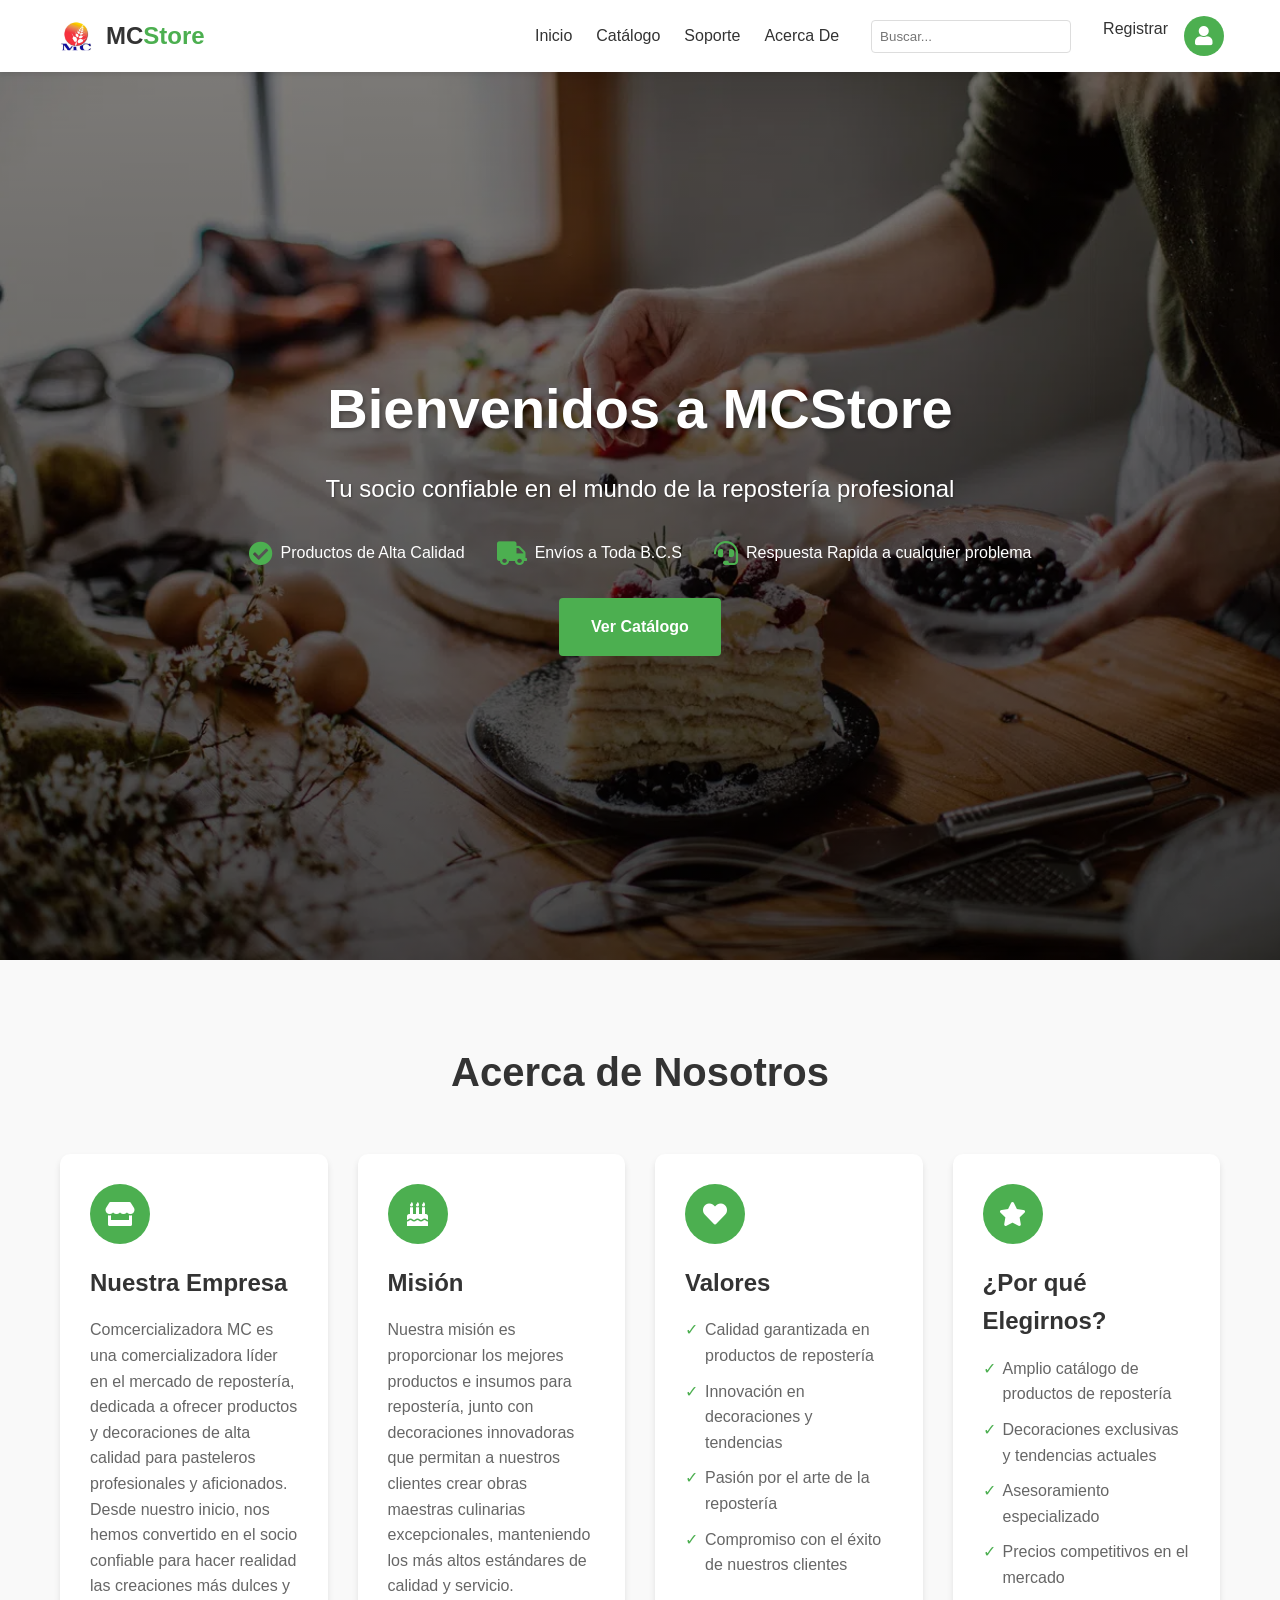
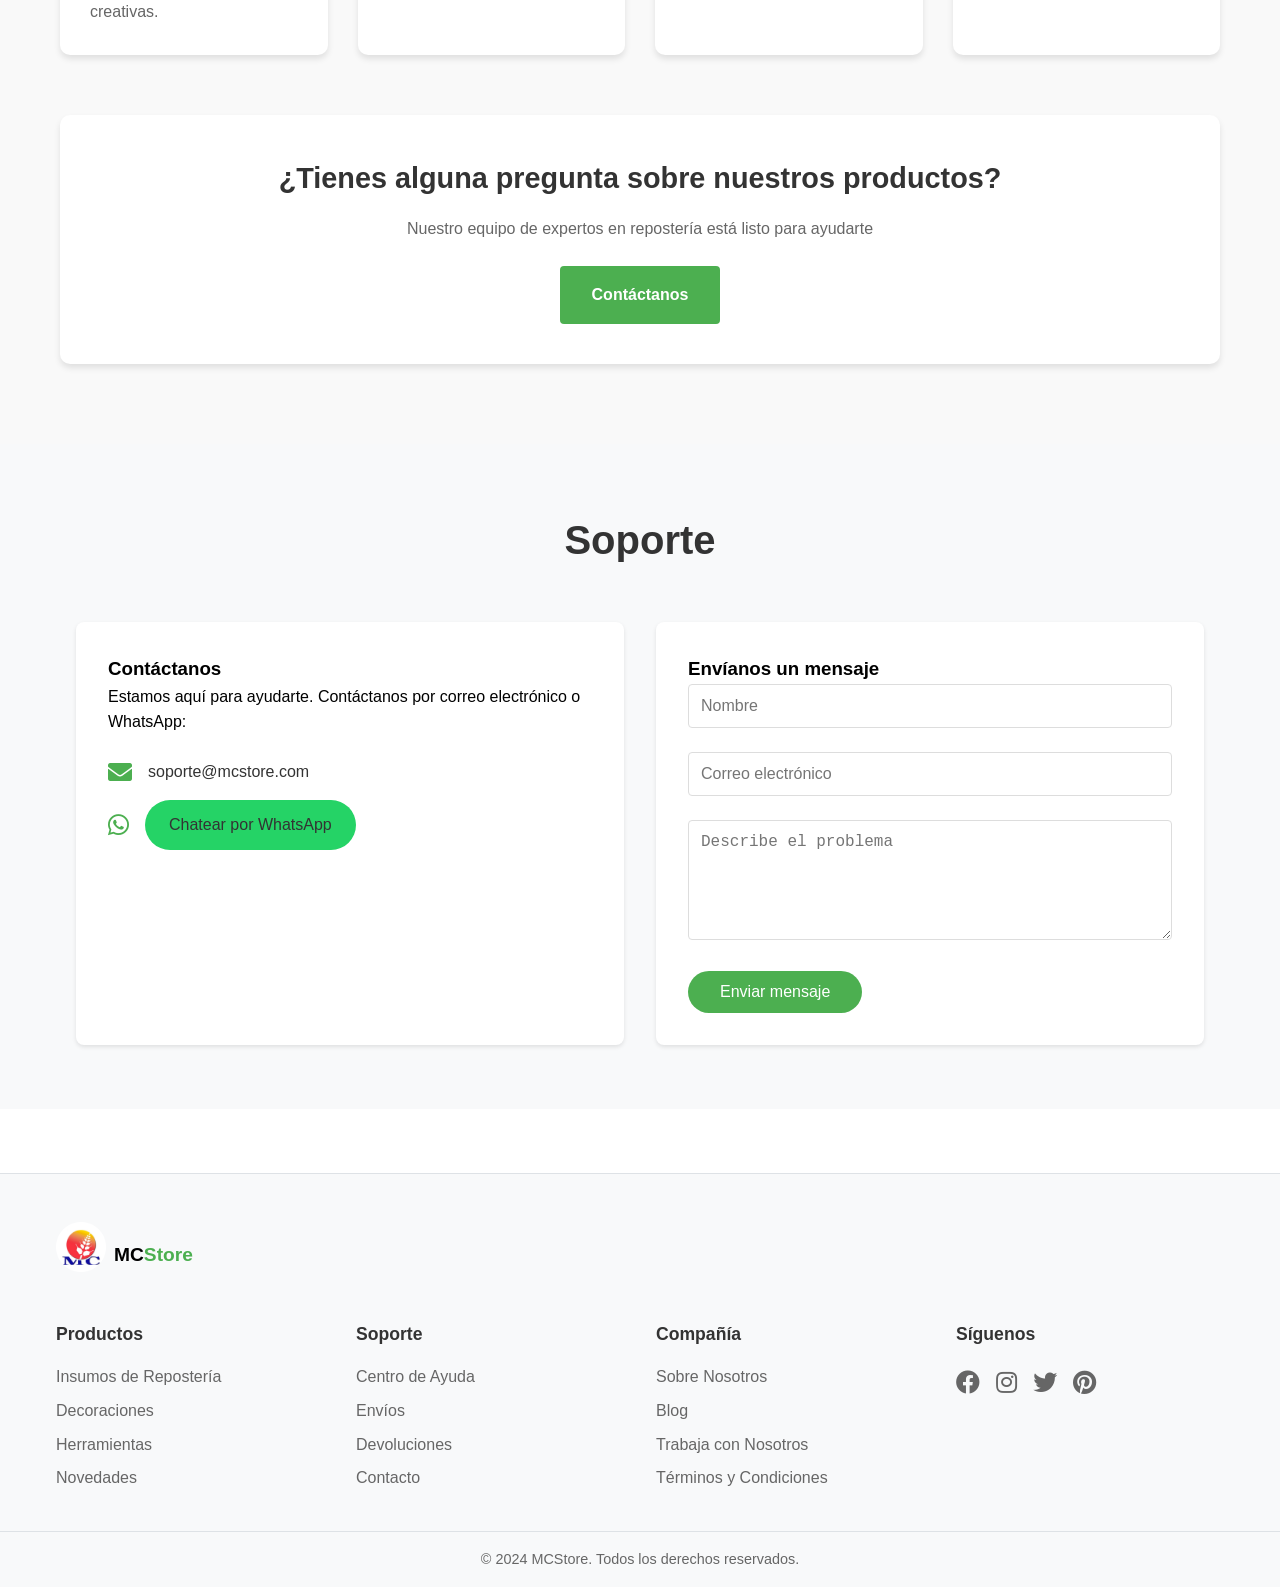
==== ProyectoMCStore/public/index.html @ 10a064e7 "Add files via upload" ====
<!DOCTYPE html>
<html lang="en">

<head>
  <meta charset="UTF-8">
  <meta name="viewport" content="width=device-width, initial-scale=1.0">
  <link rel="stylesheet" href="assets/css/style.css">
  <link rel="stylesheet" href="https://cdnjs.cloudflare.com/ajax/libs/font-awesome/5.15.4/css/all.min.css">
  <title>MC Store</title>
</head>

<body>
  <header class="header">
    <div class="header-container">
      <a class="logo" href="#">
        <img src="assets/img/logo-mcstore.png" alt="MC Store">
        <span class="brand-name">MC<span class="highlight">Store</span></span>
      </a>

      <button class="menu-toggle" aria-label="Toggle navigation menu">
        <span class="bar"></span>
        <span class="bar"></span>
        <span class="bar"></span>
      </button>

      <nav class="nav">
        <ul class="nav-list">
          <li class="nav-item"><a href="#inicio" class="nav-link">Inicio</a></li>
          <li class="nav-item"><a href="catalogo.html" class="nav-link">Catálogo</a></li>
          <li class="nav-item"><a href="#Soporte" class="nav-link">Soporte</a></li>
          <li class="nav-item"><a href="#Acerca_De" class="nav-link">Acerca De</a></li>
        </ul>

        <form class="search-form">
          <input type="search" class="search-input" placeholder="Buscar..." aria-label="Buscar">
        </form>

        <div class="auth-links">
          <div class="register-link">
            <a href="register.html" class="nav-link">Registrar</a>
          </div>
          <div class="user-icon">
            <a href="login.html" class="user-circle" title="Iniciar Sesión">
              <i class="fas fa-user"></i>
            </a>
          </div>
          
        </div>
      </nav>
    </div>
  </header>

  <main>
    <!-- seccion de Inicio -->
    <section id="inicio" class="hero-section">
      <div class="hero-content">
        <h1>Bienvenidos a MCStore</h1>
        <p class="hero-description">Tu socio confiable en el mundo de la repostería profesional</p>
        <div class="hero-features">
          <div class="feature">
            <i class="fas fa-check-circle"></i>
            <span>Productos de Alta Calidad</span>
          </div>
          <div class="feature">
            <i class="fas fa-truck"></i>
            <span>Envíos a Toda B.C.S</span>
          </div>
          <div class="feature">
            <i class="fas fa-headset"></i>
            <span>Respuesta Rapida a cualquier problema</span>
          </div>
        </div>
        <a href="catalogo.html" class="cta-button">Ver Catálogo</a>
      </div>
    </section>
    <!-- Fin seccion de inicio -->

    <!-- seccion de Acerca De-->
    <section id="Acerca_De" class="about-section">
      <div class="container">
        <h2 class="section-title">Acerca de Nosotros</h2>

        <div class="about-grid">
          <div class="about-card">
            <div class="card-icon">
              <i class="fas fa-store"></i>
            </div>
            <h3>Nuestra Empresa</h3>
            <p>Comcercializadora MC es una comercializadora líder en el mercado de repostería, dedicada a ofrecer
              productos y decoraciones de alta calidad para pasteleros profesionales y aficionados. Desde nuestro
              inicio, nos hemos convertido en el socio confiable para hacer realidad las creaciones más dulces y
              creativas.</p>
          </div>

          <div class="about-card">
            <div class="card-icon">
              <i class="fas fa-birthday-cake"></i>
            </div>
            <h3>Misión</h3>
            <p>Nuestra misión es proporcionar los mejores productos e insumos para repostería, junto con decoraciones
              innovadoras que permitan a nuestros clientes crear obras maestras culinarias excepcionales, manteniendo
              los más altos estándares de calidad y servicio.</p>
          </div>

          <div class="about-card">
            <div class="card-icon">
              <i class="fas fa-heart"></i>
            </div>
            <h3>Valores</h3>
            <ul class="values-list">
              <li>Calidad garantizada en productos de repostería</li>
              <li>Innovación en decoraciones y tendencias</li>
              <li>Pasión por el arte de la repostería</li>
              <li>Compromiso con el éxito de nuestros clientes</li>
            </ul>
          </div>

          <div class="about-card">
            <div class="card-icon">
              <i class="fas fa-star"></i>
            </div>
            <h3>¿Por qué Elegirnos?</h3>
            <ul class="features-list">
              <li>Amplio catálogo de productos de repostería</li>
              <li>Decoraciones exclusivas y tendencias actuales</li>
              <li>Asesoramiento especializado</li>
              <li>Precios competitivos en el mercado</li>
            </ul>
          </div>
        </div>

        <!-- Contact CTA -->
        <div class="contact-cta">
          <h3>¿Tienes alguna pregunta sobre nuestros productos?</h3>
          <p>Nuestro equipo de expertos en repostería está listo para ayudarte</p>
          <a href="https://wa.me/1234567890" class="cta-button">Contáctanos</a>
        </div>
      </div>
    </section>
    <!-- Fin seccion de Acerca De-->

    <!-- seccion de soporte-->
    <section id="Soporte" class="support-section">
      <div class="container">
        <h2 class="section-title">Soporte</h2>
        <div class="support-content">
          <div class="contact-info">
            <h3>Contáctanos</h3>
            <p>Estamos aquí para ayudarte. Contáctanos por correo electrónico o WhatsApp:</p>
            <div class="contact-methods">
              <div class="contact-method">
                <i class="fas fa-envelope"></i>
                <a href="mailto:soporte@mcstore.com">soporte@mcstore.com</a>
              </div>
              <div class="contact-method">
                <i class="fab fa-whatsapp"></i>
                <a href="https://wa.me/1234567890" target="_blank" class="whatsapp-button">
                  <span>Chatear por WhatsApp</span>
                </a>
              </div>
            </div>
          </div>
          <div class="contact-form">
            <h3>Envíanos un mensaje</h3>
            <form id="supportForm">
              <div class="form-group">
                <input type="text" id="name" name="name" placeholder="Nombre" required>
              </div>
              <div class="form-group">
                <input type="email" id="email" name="email" placeholder="Correo electrónico" required>
              </div>
              <div class="form-group">
                <textarea id="message" name="message" placeholder="Describe el problema" required></textarea>
              </div>
              <button type="submit" class="submit-button">Enviar mensaje</button>
            </form>
          </div>
        </div>
      </div>
    </section>
    <!-- Fin seccion de soporte-->
  </main>
  <footer class="footer">
    <div class="footer-container">
      <div class="footer-logo">
        <img src="assets/img/logo-mcstore.png" alt="MCStore">
        <span class="brand-name">MC<span class="highlight">Store</span></span>
      </div>
      <div class="footer-content">
        <div class="footer-section">
          <h4>Productos</h4>
          <ul class="footer-links">
            <li><a href="#">Insumos de Repostería</a></li>
            <li><a href="#">Decoraciones</a></li>
            <li><a href="#">Herramientas</a></li>
            <li><a href="#">Novedades</a></li>
          </ul>
        </div>
        <div class="footer-section">
          <h4>Soporte</h4>
          <ul class="footer-links">
            <li><a href="#">Centro de Ayuda</a></li>
            <li><a href="#">Envíos</a></li>
            <li><a href="#">Devoluciones</a></li>
            <li><a href="#">Contacto</a></li>
          </ul>
        </div>
        <div class="footer-section">
          <h4>Compañía</h4>
          <ul class="footer-links">
            <li><a href="#">Sobre Nosotros</a></li>
            <li><a href="#">Blog</a></li>
            <li><a href="#">Trabaja con Nosotros</a></li>
            <li><a href="#">Términos y Condiciones</a></li>
          </ul>
        </div>
        <div class="footer-section">
          <h4>Síguenos</h4>
          <div class="social-links">
            <a href="#" aria-label="Facebook"><i class="fab fa-facebook"></i></a>
            <a href="#" aria-label="Instagram"><i class="fab fa-instagram"></i></a>
            <a href="#" aria-label="Twitter"><i class="fab fa-twitter"></i></a>
            <a href="#" aria-label="Pinterest"><i class="fab fa-pinterest"></i></a>
          </div>
        </div>
      </div>
    </div>
    <div class="footer-bottom">
      <p>&copy; 2024 MCStore. Todos los derechos reservados.</p>
    </div>
  </footer>
  <script src="assets/js/scriptjs.js"></script>
</body>

</html>
---- ProyectoMCStore/public/assets/css/style.css ----
/* Reset and base styles */
* {
  margin: 0;
  padding: 0;
  box-sizing: border-box;
}
html {
  scroll-behavior: auto;
}
/*CODIGO DEL HACER*/
body {
  font-family: Arial, sans-serif;
  line-height: 1.6;
}

/* Header styles */
.header {
  background-color: #ffffff;
  box-shadow: 0 2px 5px rgba(0,0,0,0.1);
  position: fixed;
  width: 100%;
  top: 0;
  z-index: 1000;
}

.header-container {
  max-width: 1200px;
  margin: 0 auto;
  padding: 1rem;
  display: flex;
  justify-content: space-between;
  align-items: center;
}

/* Logo styles */
.logo {
  display: flex;
  align-items: center;
  text-decoration: none;
  color: #333;
}

.logo img {
  height: 40px;
  margin-right: 10px;
}

.brand-name {
  font-size: 1.5rem;
  font-weight: bold;
}

.highlight {
  color: #4CAF50;
}

/* Navigation styles */
.nav {
  display: flex;
  align-items: center;
  gap: 2rem;
}

.nav-list {
  display: flex;
  list-style: none;
  gap: 1.5rem;
}

.nav-link {
  text-decoration: none;
  color: #333;
  font-weight: 500;
  transition: color 0.3s;
}

.nav-link:hover {
  color: #4CAF50;
}

/* Search form styles */
.search-form {
  display: flex;
  gap: 0.5rem;
}

.search-input {
  padding: 0.5rem;
  border: 1px solid #ddd;
  border-radius: 4px;
  min-width: 200px;
}



/* Auth links styles */
.auth-links {
  display: flex;
  gap: 1rem;
}

/* User icon styles */
.user-icon {
  display: flex;
  align-items: center;
  justify-content: center;
  padding: 0;
}

.user-circle {
  width: 40px;
  height: 40px;
  border-radius: 50%;
  background-color: #4CAF50;
  display: flex;
  align-items: center;
  justify-content: center;
  transition: background-color 0.3s;
}

.user-circle:hover {
  background-color: #45a049;
}

.user-circle i {
  color: white;
  font-size: 20px;
}

@media (max-width: 768px) {
  .user-circle {
    width: 36px;
    height: 36px;
  }
  
  .user-circle i {
    font-size: 16px;
  }
}

/* Mobile menu toggle */
.menu-toggle {
  display: none;
  flex-direction: column;
  gap: 6px;
  background: none;
  border: none;
  cursor: pointer;
  padding: 5px;
}

.bar {
  width: 25px;
  height: 3px;
  background-color: #333;
  transition: 0.3s;
}

/* Responsive styles */
@media (max-width: 1024px) {
  .nav {
    gap: 1rem;
  }

  .search-input {
    min-width: 150px;
  }
}

@media (max-width: 768px) {
  .menu-toggle {
    display: flex;
    order: 3;
  }

  .nav {
    position: absolute;
    top: 100%;
    left: 0;
    right: 0;
    background: white;
    flex-direction: column;
    padding: 1rem;
    gap: 1rem;
    box-shadow: 0 2px 5px rgba(0,0,0,0.1);
    display: none;
  }

  .nav.nav-open {
    display: flex;
  }

  .nav-list {
    flex-direction: column;
    width: 100%;
    text-align: center;
  }

  .nav-item {
    padding: 0.5rem 0;
  }

  .nav-link {
    display: block;
    width: 100%;
  }

  .search-form {
    position: absolute;
    top: 100%;
    left: 0;
    right: 0;
    background: white;
    padding: 1rem;
    box-shadow: 0 2px 5px rgba(0,0,0,0.1);
    display: none;
  }

  .search-form.active {
    display: flex;
  }

  .search-button {
    order: 2;
    background: none;
    color: #333;
    padding: 0.5rem;
  }

  .search-button:hover {
    color: #4CAF50;
  }

  .auth-links {
    flex-direction: column;
    width: 100%;
  }

  .auth-links .nav-link {
    display: block;
    padding: 0.5rem 0;
    text-align: center;
    background: #f5f5f5;
    border-radius: 4px;
  }

  .menu-toggle.active .bar:nth-child(1) {
    transform: rotate(45deg) translate(8px, 6px);
  }

  .menu-toggle.active .bar:nth-child(2) {
    opacity: 0;
  }

  .menu-toggle.active .bar:nth-child(3) {
    transform: rotate(-45deg) translate(8px, -6px);
  }
}

/* Footer Styles */
.footer {
  background-color: #f8f9fa;
  padding: 3rem 0 1rem;
  margin-top: 4rem;
  border-top: 1px solid #dee2e6;
}

.footer-container {
  max-width: 1200px;
  margin: 0 auto;
  padding: 0 1rem;
}

.footer-logo {
  margin-bottom: 2rem;
  text-align: left;
  display: flex;
  align-items: center;
  gap: 0.5rem;
}

.footer-logo img {
  height: 35px;
  margin-bottom: 0;
}

.footer-logo .brand-name {
  font-size: 1.2rem;
}

.footer-content {
  display: grid;
  grid-template-columns: repeat(4, 1fr);
  gap: 2rem;
}

.footer-section h4 {
  color: #333;
  margin-bottom: 1rem;
  font-size: 1.1rem;
}

.footer-links {
  list-style: none;
  padding: 0;
  margin: 0;
}

.footer-links li {
  margin-bottom: 0.5rem;
}

.footer-links a {
  color: #666;
  text-decoration: none;
  transition: color 0.3s;
}

.footer-links a:hover {
  color: #4CAF50;
}

.social-links {
  display: flex;
  gap: 1rem;
}

.social-links a {
  color: #666;
  font-size: 1.5rem;
  transition: color 0.3s;
}

.social-links a:hover {
  color: #4CAF50;
}

.footer-bottom {
  text-align: center;
  margin-top: 2rem;
  padding-top: 1rem;
  border-top: 1px solid #dee2e6;
}

.footer-bottom p {
  color: #666;
  font-size: 0.9rem;
}

@media (max-width: 768px) {
  .footer-content {
    grid-template-columns: repeat(2, 1fr);
  }
}

@media (max-width: 480px) {
  .footer-content {
    grid-template-columns: 1fr;
    text-align: center;
  }

  .social-links {
    justify-content: center;
  }

  .header-container {
    padding: 0.5rem;
  }

  .logo img {
    height: 30px;
  }

  .brand-name {
    font-size: 1.2rem;
  }
}

/* User icon styles */
.user-icon {
  display: flex;
  align-items: center;
  justify-content: center;
  padding: 0;
}

.user-circle {
  width: 40px;
  height: 40px;
  border-radius: 50%;
  background-color: #4CAF50;
  display: flex;
  align-items: center;
  justify-content: center;
  transition: background-color 0.3s;
}

.user-circle:hover {
  background-color: #45a049;
}

.plus-icon {
  color: white;
  font-size: 24px;
  line-height: 1;
}

@media (max-width: 768px) {
  .user-circle {
    width: 36px;
    height: 36px;
  }
  
  .plus-icon {
    font-size: 20px;
  }
}

/* Footer Styles */
.footer {
  background-color: #f8f9fa;
  padding: 3rem 0 1rem;
  margin-top: 4rem;
  border-top: 1px solid #dee2e6;
}

.footer-container {
  max-width: 1200px;
  margin: 0 auto;
  padding: 0 1rem;
}

.footer-logo {
  margin-bottom: 2rem;
  text-align: center;
}

.footer-logo img {
  height: 50px;
  margin-bottom: 1rem;
}

.footer-content {
  display: grid;
  grid-template-columns: repeat(4, 1fr);
  gap: 2rem;
}

.footer-section h4 {
  color: #333;
  margin-bottom: 1rem;
  font-size: 1.1rem;
}

.footer-links {
  list-style: none;
  padding: 0;
  margin: 0;
}

.footer-links li {
  margin-bottom: 0.5rem;
}

.footer-links a {
  color: #666;
  text-decoration: none;
  transition: color 0.3s;
}

.footer-links a:hover {
  color: #4CAF50;
}

.social-links {
  display: flex;
  gap: 1rem;
}

.social-links a {
  color: #666;
  font-size: 1.5rem;
  transition: color 0.3s;
}

.social-links a:hover {
  color: #4CAF50;
}

.footer-bottom {
  text-align: center;
  margin-top: 2rem;
  padding-top: 1rem;
  border-top: 1px solid #dee2e6;
}

.footer-bottom p {
  color: #666;
  font-size: 0.9rem;
}

@media (max-width: 768px) {
  .footer-content {
    grid-template-columns: repeat(2, 1fr);
  }
}

@media (max-width: 480px) {
  .footer-content {
    grid-template-columns: 1fr;
    text-align: center;
  }

  .social-links {
    justify-content: center;
  }

  .header-container {
    padding: 0.5rem;
  }

  .logo img {
    height: 30px;
  }

  .brand-name {
    font-size: 1.2rem;
  }
}
/*FIN DEL CODIGO DEL HADER*/

/*CODGIO DE INICIO*/

/*FIN DEL CODIGO DE INICIO*/

/*CODIGO DEL CATALOGO*/

/*FIN DEL CODIGO DE CATALOGO*/

/*CODIGO DE ACERCA DE*/

/* About Section Styles */
.about-section {
  padding: 80px 0;
  background-color: #f9f9f9;
}

.container {
  max-width: 1200px;
  margin: 0 auto;
  padding: 0 20px;
}

.section-title {
  text-align: center;
  color: #333;
  margin-bottom: 50px;
  font-size: 2.5rem;
  font-weight: bold;
}

.about-grid {
  display: grid;
  grid-template-columns: repeat(auto-fit, minmax(250px, 1fr));
  gap: 30px;
  margin-bottom: 60px;
}

.about-card {
  background: #fff;
  padding: 30px;
  border-radius: 10px;
  box-shadow: 0 4px 6px rgba(0, 0, 0, 0.1);
  transition: transform 0.3s ease;
}

.about-card:hover {
  transform: translateY(-5px);
}

.card-icon {
  width: 60px;
  height: 60px;
  background: #4CAF50;
  border-radius: 50%;
  display: flex;
  align-items: center;
  justify-content: center;
  margin-bottom: 20px;
}

.card-icon i {
  font-size: 24px;
  color: white;
}

.about-card h3 {
  color: #333;
  margin-bottom: 15px;
  font-size: 1.5rem;
}

.about-card p {
  color: #666;
  line-height: 1.6;
}

.values-list, .features-list {
  list-style: none;
  padding: 0;
}

.values-list li, .features-list li {
  color: #666;
  margin-bottom: 10px;
  padding-left: 20px;
  position: relative;
}

.values-list li:before, .features-list li:before {
  content: "✓";
  color: #4CAF50;
  position: absolute;
  left: 0;
}

.contact-cta {
  text-align: center;
  padding: 40px;
  background: #fff;
  border-radius: 10px;
  box-shadow: 0 4px 6px rgba(0, 0, 0, 0.1);
}

.contact-cta h3 {
  color: #333;
  margin-bottom: 15px;
  font-size: 1.8rem;
}

.contact-cta p {
  color: #666;
  margin-bottom: 25px;
}

.cta-button {
  display: inline-block;
  padding: 12px 30px;
  background-color: #4CAF50;
  color: white;
  text-decoration: none;
  border-radius: 5px;
  transition: background-color 0.3s ease;
}

.cta-button:hover {
  background-color: #45a049;
}

@media (max-width: 768px) {
  .about-section {
    padding: 60px 0;
  }

  .section-title {
    font-size: 2rem;
  }

  .about-grid {
    grid-template-columns: 1fr;
  }

  .contact-cta {
    padding: 30px 20px;
  }
}

@media (max-width: 768px) {
  .user-circle {
    width: 36px;
    height: 36px;
  }
  
  .user-circle i {
    font-size: 16px;
  }
}

/*FIN DEL CODIGO DE ACERCA DE */

.hero-section {
  position: relative;
  height: 100vh;
  background-image: url('../img/imgresposteria.webp');
  background-size: cover;
  background-position: center;
  display: flex;
  align-items: center;
  justify-content: center;
  text-align: center;
  color: #fff;
  padding: 2rem;
  margin-top: 60px;
}

.hero-section::before {
  content: '';
  position: absolute;
  top: 0;
  left: 0;
  right: 0;
  bottom: 0;
  background: linear-gradient(rgba(0,0,0,0.5), rgba(0,0,0,0.7));
}

.hero-content {
  position: relative;
  max-width: 800px;
  z-index: 1;
}

.hero-section h1 {
  font-size: 3.5rem;
  font-weight: bold;
  margin-bottom: 1rem;
  text-shadow: 2px 2px 4px rgba(0,0,0,0.3);
}

.hero-description {
  font-size: 1.5rem;
  margin-bottom: 2rem;
  text-shadow: 1px 1px 2px rgba(0,0,0,0.3);
}

.hero-features {
  display: flex;
  justify-content: center;
  gap: 2rem;
  margin-bottom: 2rem;
}

.feature {
  display: flex;
  align-items: center;
  gap: 0.5rem;
}

.feature i {
  font-size: 1.5rem;
  color: #4CAF50;
}

.cta-button {
  display: inline-block;
  padding: 1rem 2rem;
  background-color: #4CAF50;
  color: white;
  text-decoration: none;
  border-radius: 4px;
  font-weight: bold;
  transition: background-color 0.3s;
}

.cta-button:hover {
  background-color: #45a049;
}

@media (max-width: 768px) {
  .hero-section h1 {
    font-size: 2.5rem;
  }

  .hero-description {
    font-size: 1.2rem;
  }

  .hero-features {
    flex-direction: column;
    gap: 1rem;
  }
}

@media (max-width: 768px) {
  .user-circle {
    width: 36px;
    height: 36px;
  }
  
  .user-circle i {
    font-size: 16px;
  }
}

/*FIN DEL CODIGO DE ACERCA DE */

.support-section {
  padding: 4rem 0;
  background-color: #f8f9fa;
}

.support-content {
  display: grid;
  grid-template-columns: 1fr 1fr;
  gap: 2rem;
  max-width: 1200px;
  margin: 0 auto;
  padding: 0 1rem;
}

.contact-info {
  padding: 2rem;
  background: white;
  border-radius: 8px;
  box-shadow: 0 2px 4px rgba(0,0,0,0.1);
}

.contact-methods {
  margin-top: 1.5rem;
}

.contact-method {
  display: flex;
  align-items: center;
  gap: 1rem;
  margin-bottom: 1rem;
}

.contact-method i {
  font-size: 1.5rem;
  color: #4CAF50;
}

.contact-method a {
  color: #333;
  text-decoration: none;
  transition: color 0.3s;
}

.contact-method a:hover {
  color: #4CAF50;
}

.whatsapp-button {
  display: inline-flex;
  align-items: center;
  gap: 0.5rem;
  background-color: #25D366;
  color: white;
  padding: 0.75rem 1.5rem;
  border-radius: 25px;
  text-decoration: none;
  transition: background-color 0.3s;
}

.whatsapp-button:hover {
  background-color: #128C7E;
  color: white;
}

.contact-form {
  padding: 2rem;
  background: white;
  border-radius: 8px;
  box-shadow: 0 2px 4px rgba(0,0,0,0.1);
}

.form-group {
  margin-bottom: 1.5rem;
}

.form-group input,
.form-group textarea {
  width: 100%;
  padding: 0.75rem;
  border: 1px solid #ddd;
  border-radius: 4px;
  font-size: 1rem;
  transition: border-color 0.3s;
}

.form-group input:focus,
.form-group textarea:focus {
  outline: none;
  border-color: #4CAF50;
}

.form-group textarea {
  min-height: 120px;
  resize: vertical;
}

.submit-button {
  background-color: #4CAF50;
  color: white;
  padding: 0.75rem 2rem;
  border: none;
  border-radius: 25px;
  font-size: 1rem;
  cursor: pointer;
  transition: background-color 0.3s;
}

.submit-button:hover {
  background-color: #45a049;
}

@media (max-width: 768px) {
  .support-content {
    grid-template-columns: 1fr;
  }
  
  .contact-info,
  .contact-form {
    padding: 1.5rem;
  }
  
  .contact-method i {
    font-size: 1.25rem;
  }
  
  .whatsapp-button {
    width: 100%;
    justify-content: center;
  }
  
  .submit-button {
    width: 100%;
  }
}

@media (max-width: 480px) {
  .support-section {
    padding: 2rem 0;
  }
  
  .contact-info,
  .contact-form {
    padding: 1rem;
  }
  
  .form-group input,
  .form-group textarea {
    padding: 0.5rem;
  }
}

@media (max-width: 768px) {
    .header-container {
        padding: 0.5rem;
    }

    .menu-toggle {
        display: block;
        background: none;
        border: none;
        cursor: pointer;
        padding: 0.5rem;
    }

    .menu-toggle .bar {
        display: block;
        width: 25px;
        height: 3px;
        margin: 5px auto;
        background-color: #333;
        transition: all 0.3s;
    }

    .nav {
        display: none;
        position: absolute;
        top: 100%;
        left: 0;
        right: 0;
        background: #fff;
        padding: 1rem;
        flex-direction: column;
        align-items: flex-start;
        box-shadow: 0 2px 5px rgba(0,0,0,0.1);
    }

    .nav.active {
        display: flex;
    }

    .nav-list {
        flex-direction: column;
        width: 100%;
    }

    .nav-item {
        width: 100%;
        margin-bottom: 0.5rem;
    }

    .search-form {
        width: 100%;
        margin: 1rem 0;
    }

    .search-input {
        width: 100%;
    }

    .auth-links {
        width: 100%;
        justify-content: flex-start;
    }
}

@media (max-width: 480px) {
    .logo img {
        height: 30px;
    }

    .brand-name {
        font-size: 1.2rem;
    }
}
/*FIN DEL CODIGO DEL HADER*/


.about-section {
  padding: 80px 0;
  background-color: #f9f9f9;
}

.container {
  max-width: 1200px;
  margin: 0 auto;
  padding: 0 20px;
}

.section-title {
  text-align: center;
  color: #333;
  margin-bottom: 50px;
  font-size: 2.5rem;
  font-weight: bold;
}

.about-grid {
  display: grid;
  grid-template-columns: repeat(auto-fit, minmax(250px, 1fr));
  gap: 30px;
  margin-bottom: 60px;
}

.about-card {
  background: #fff;
  padding: 30px;
  border-radius: 10px;
  box-shadow: 0 4px 6px rgba(0, 0, 0, 0.1);
  transition: transform 0.3s ease;
}

.about-card:hover {
  transform: translateY(-5px);
}

.card-icon {
  width: 60px;
  height: 60px;
  background: #4CAF50;
  border-radius: 50%;
  display: flex;
  align-items: center;
  justify-content: center;
  margin-bottom: 20px;
}

.card-icon i {
  font-size: 24px;
  color: white;
}

.about-card h3 {
  color: #333;
  margin-bottom: 15px;
  font-size: 1.5rem;
}

.about-card p {
  color: #666;
  line-height: 1.6;
}

.values-list, .features-list {
  list-style: none;
  padding: 0;
}

.values-list li, .features-list li {
  color: #666;
  margin-bottom: 10px;
  padding-left: 20px;
  position: relative;
}

.values-list li:before, .features-list li:before {
  content: "✓";
  color: #4CAF50;
  position: absolute;
  left: 0;
}

.contact-cta {
  text-align: center;
  padding: 40px;
  background: #fff;
  border-radius: 10px;
  box-shadow: 0 4px 6px rgba(0, 0, 0, 0.1);
}

.contact-cta h3 {
  color: #333;
  margin-bottom: 15px;
  font-size: 1.8rem;
}

.contact-cta p {
  color: #666;
  margin-bottom: 25px;
}

.cta-button {
  display: inline-block;
  padding: 12px 30px;
  background-color: #4CAF50;
  color: white;
  text-decoration: none;
  border-radius: 5px;
  transition: background-color 0.3s ease;
}

.cta-button:hover {
  background-color: #45a049;
}

@media (max-width: 768px) {
  .about-section {
    padding: 60px 0;
  }

  .section-title {
    font-size: 2rem;
  }

  .about-grid {
    grid-template-columns: 1fr;
  }

  .contact-cta {
    padding: 30px 20px;
  }
}

@media (max-width: 768px) {
  .user-circle {
    width: 36px;
    height: 36px;
  }
  
  .user-circle i {
    font-size: 16px;
  }
}

/*FIN DEL CODIGO DE ACERCA DE */

/* Hero Section Styles */
.hero-section {
  position: relative;
  height: 100vh;
  background-image: url('../img/imgresposteria.webp');
  background-size: cover;
  background-position: center;
  display: flex;
  align-items: center;
  justify-content: center;
  text-align: center;
  color: #fff;
  padding: 2rem;
  margin-top: 60px;
}

.hero-section::before {
  content: '';
  position: absolute;
  top: 0;
  left: 0;
  right: 0;
  bottom: 0;
  background: linear-gradient(rgba(0,0,0,0.5), rgba(0,0,0,0.7));
}

.hero-content {
  position: relative;
  max-width: 800px;
  z-index: 1;
}

.hero-section h1 {
  font-size: 3.5rem;
  font-weight: bold;
  margin-bottom: 1rem;
  text-shadow: 2px 2px 4px rgba(0,0,0,0.3);
}

.hero-description {
  font-size: 1.5rem;
  margin-bottom: 2rem;
  text-shadow: 1px 1px 2px rgba(0,0,0,0.3);
}

.hero-features {
  display: flex;
  justify-content: center;
  gap: 2rem;
  margin-bottom: 2rem;
}

.feature {
  display: flex;
  align-items: center;
  gap: 0.5rem;
}

.feature i {
  font-size: 1.5rem;
  color: #4CAF50;
}

.cta-button {
  display: inline-block;
  padding: 1rem 2rem;
  background-color: #4CAF50;
  color: white;
  text-decoration: none;
  border-radius: 4px;
  font-weight: bold;
  transition: background-color 0.3s;
}

.cta-button:hover {
  background-color: #45a049;
}

@media (max-width: 768px) {
  .hero-section h1 {
    font-size: 2.5rem;
  }

  .hero-description {
    font-size: 1.2rem;
  }

  .hero-features {
    flex-direction: column;
    gap: 1rem;
  }
}

@media (max-width: 768px) {
  .user-circle {
    width: 36px;
    height: 36px;
  }
  
  .user-circle i {
    font-size: 16px;
  }
}

/*FIN DEL CODIGO DE ACERCA DE */

/* Support Section Styles */
.support-section {
  padding: 4rem 0;
  background-color: #f8f9fa;
}

.support-content {
  display: grid;
  grid-template-columns: 1fr 1fr;
  gap: 2rem;
  max-width: 1200px;
  margin: 0 auto;
  padding: 0 1rem;
}

.contact-info {
  padding: 2rem;
  background: white;
  border-radius: 8px;
  box-shadow: 0 2px 4px rgba(0,0,0,0.1);
}

.contact-methods {
  margin-top: 1.5rem;
}

.contact-method {
  display: flex;
  align-items: center;
  gap: 1rem;
  margin-bottom: 1rem;
}

.contact-method i {
  font-size: 1.5rem;
  color: #4CAF50;
}

.contact-method a {
  color: #333;
  text-decoration: none;
  transition: color 0.3s;
}

.contact-method a:hover {
  color: #4CAF50;
}

.whatsapp-button {
  display: inline-flex;
  align-items: center;
  gap: 0.5rem;
  background-color: #25D366;
  color: white;
  padding: 0.75rem 1.5rem;
  border-radius: 25px;
  text-decoration: none;
  transition: background-color 0.3s;
}

.whatsapp-button:hover {
  background-color: #128C7E;
  color: white;
}

.contact-form {
  padding: 2rem;
  background: white;
  border-radius: 8px;
  box-shadow: 0 2px 4px rgba(0,0,0,0.1);
}

.form-group {
  margin-bottom: 1.5rem;
}

.form-group input,
.form-group textarea {
  width: 100%;
  padding: 0.75rem;
  border: 1px solid #ddd;
  border-radius: 4px;
  font-size: 1rem;
  transition: border-color 0.3s;
}

.form-group input:focus,
.form-group textarea:focus {
  outline: none;
  border-color: #4CAF50;
}

.form-group textarea {
  min-height: 120px;
  resize: vertical;
}

.submit-button {
  background-color: #4CAF50;
  color: white;
  padding: 0.75rem 2rem;
  border: none;
  border-radius: 25px;
  font-size: 1rem;
  cursor: pointer;
  transition: background-color 0.3s;
}

.submit-button:hover {
  background-color: #45a049;
}

@media (max-width: 768px) {
  .support-content {
    grid-template-columns: 1fr;
  }
  
  .contact-info,
  .contact-form {
    padding: 1.5rem;
  }
  
  .contact-method i {
    font-size: 1.25rem;
  }
  
  .whatsapp-button {
    width: 100%;
    justify-content: center;
  }
  
  .submit-button {
    width: 100%;
  }
}

@media (max-width: 480px) {
  .support-section {
    padding: 2rem 0;
  }
  
  .contact-info,
  .contact-form {
    padding: 1rem;
  }
  
  .form-group input,
  .form-group textarea {
    padding: 0.5rem;
  }
}
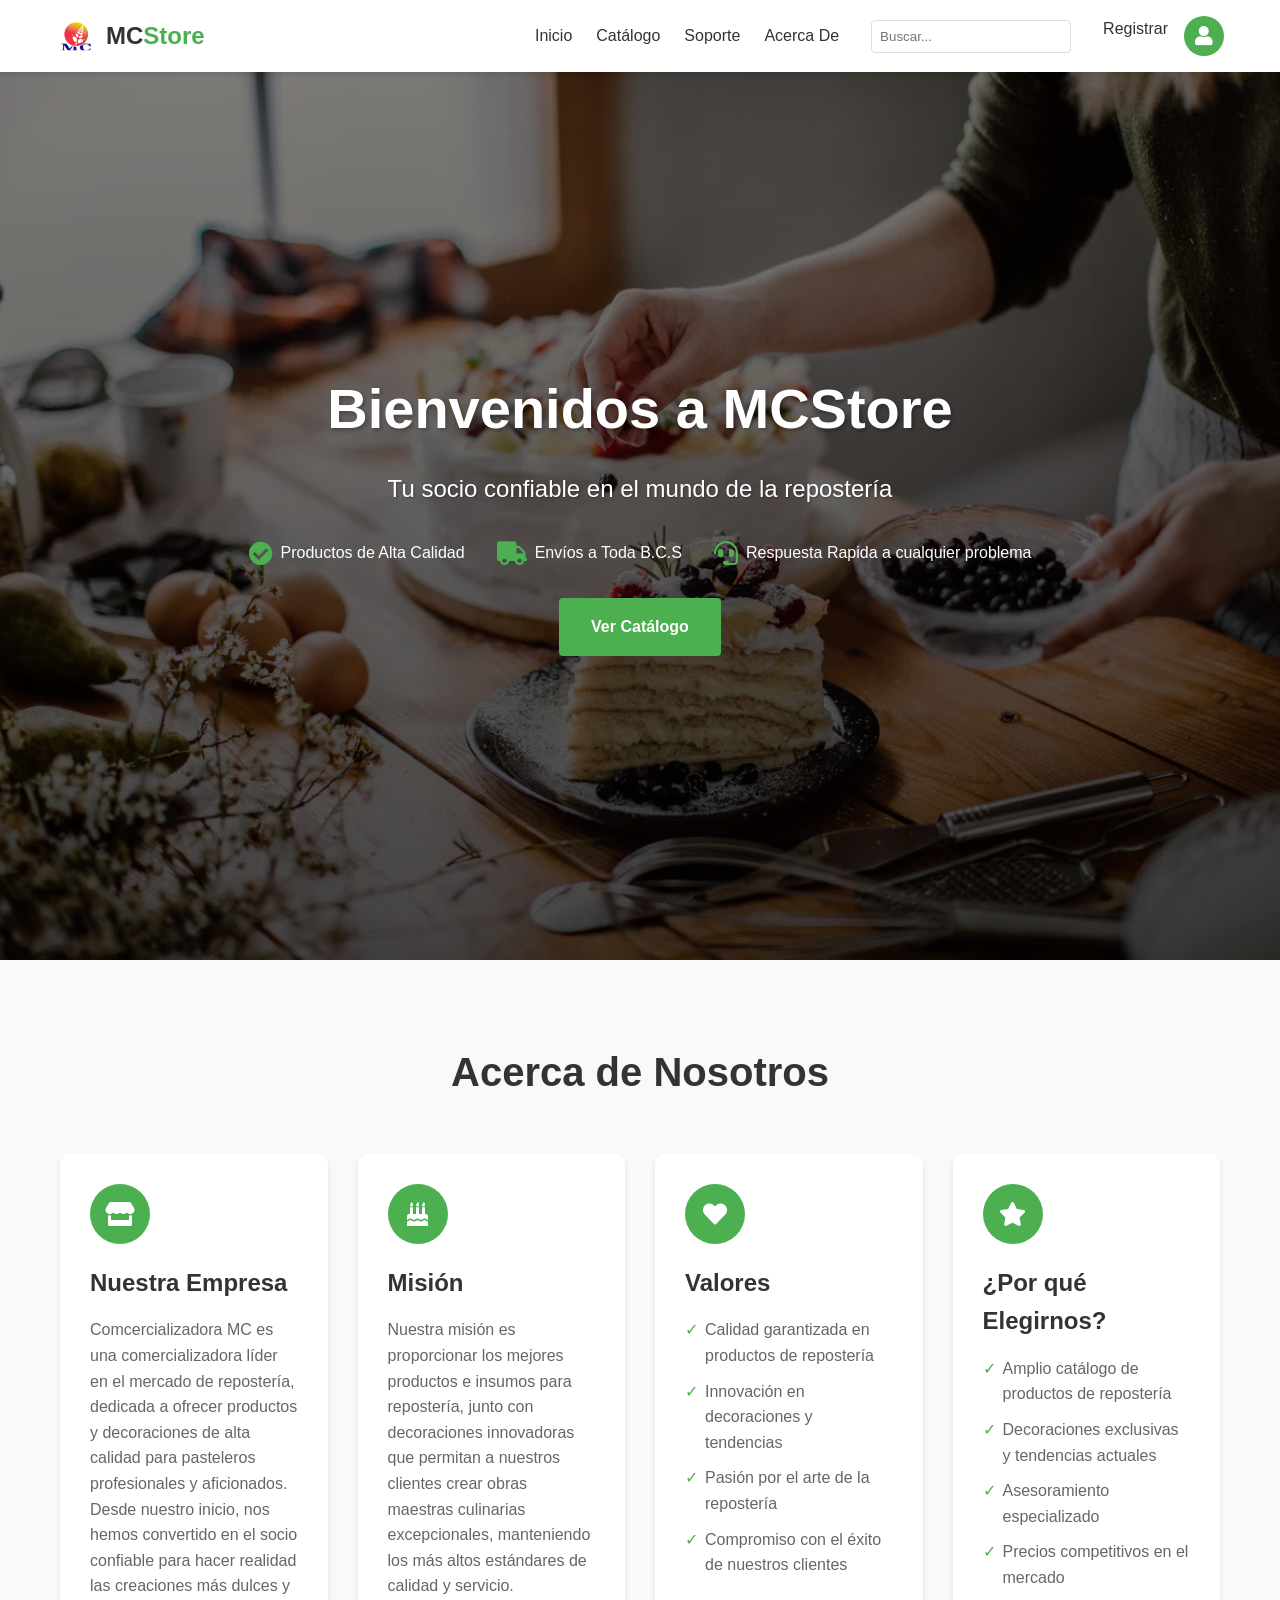
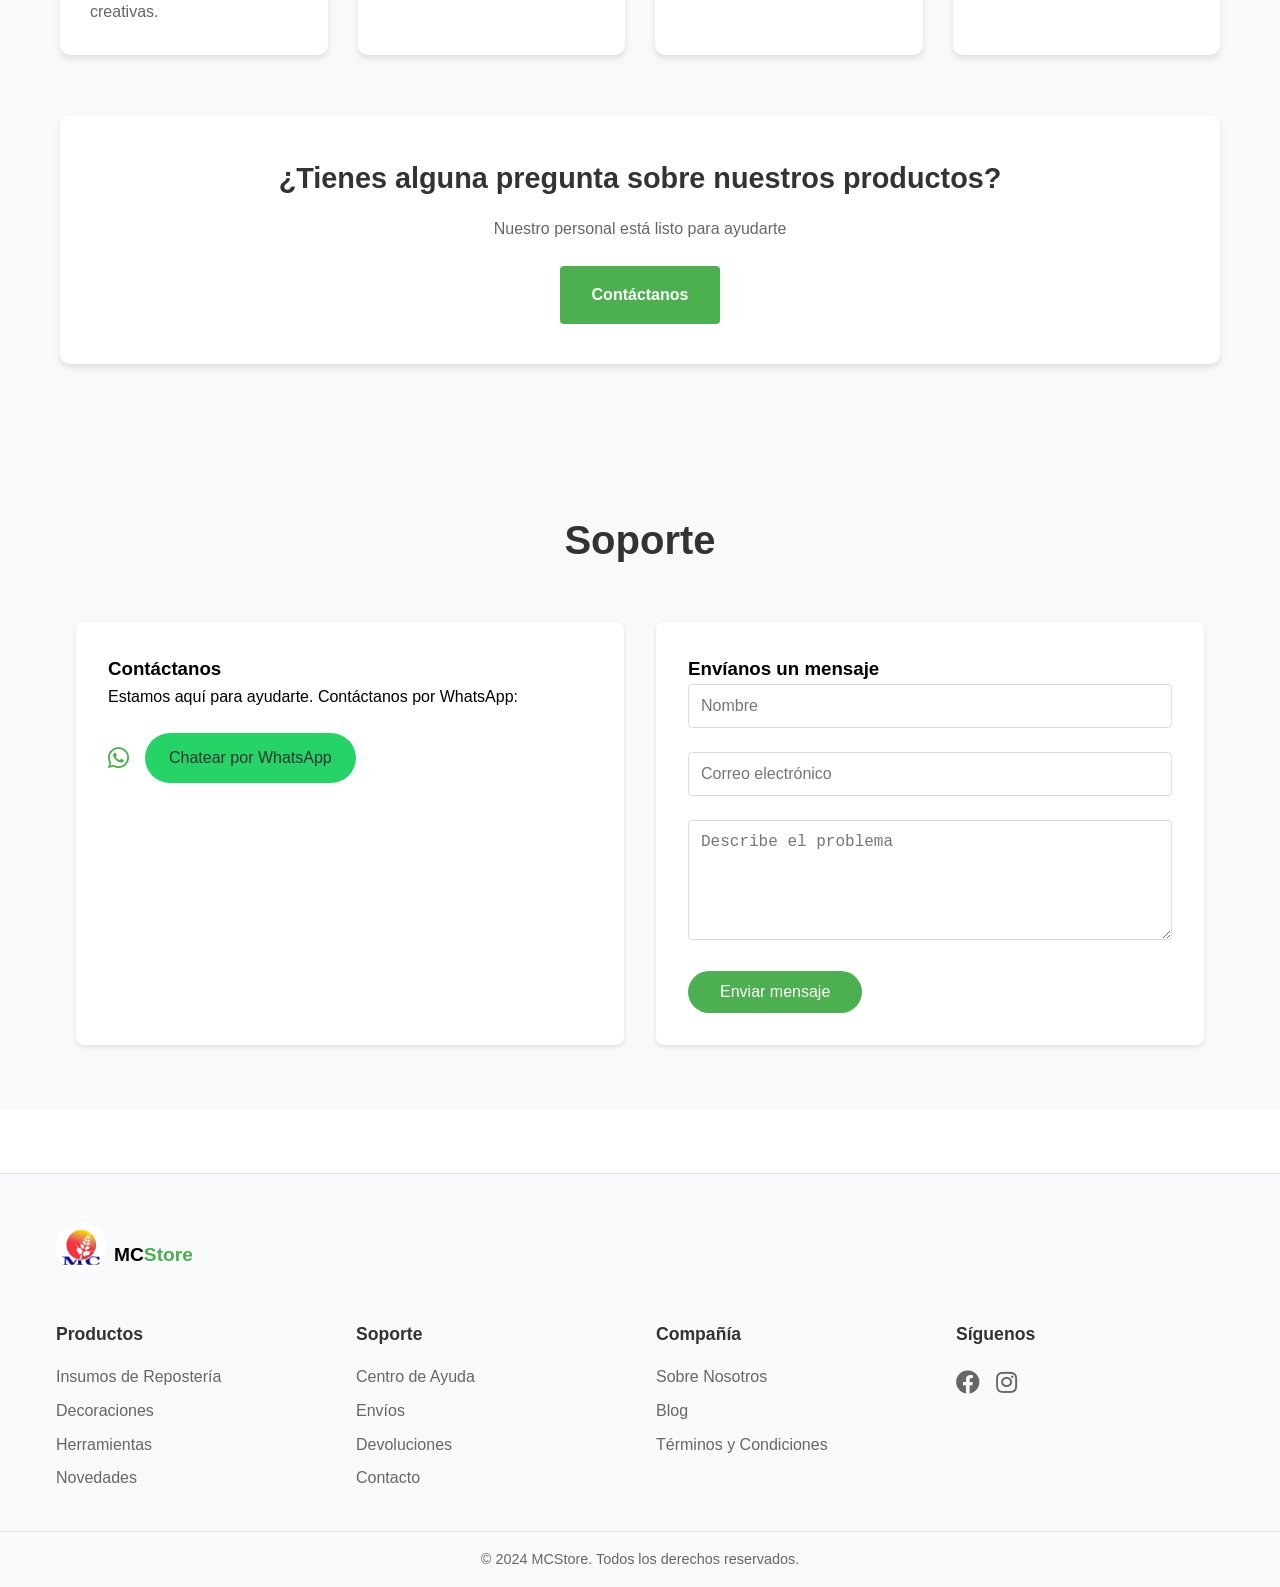
==== commit 5654a8d9: "modificaciones al index para las opciones ofrecidas al usuario y las redes sociales disponibles" ====
--- a/ProyectoMCStore/public/index.html
+++ b/ProyectoMCStore/public/index.html
@@ -55,7 +55,7 @@
     <section id="inicio" class="hero-section">
       <div class="hero-content">
         <h1>Bienvenidos a MCStore</h1>
-        <p class="hero-description">Tu socio confiable en el mundo de la repostería profesional</p>
+        <p class="hero-description">Tu socio confiable en el mundo de la repostería</p>
         <div class="hero-features">
           <div class="feature">
             <i class="fas fa-check-circle"></i>
@@ -132,7 +132,7 @@
         <!-- Contact CTA -->
         <div class="contact-cta">
           <h3>¿Tienes alguna pregunta sobre nuestros productos?</h3>
-          <p>Nuestro equipo de expertos en repostería está listo para ayudarte</p>
+          <p>Nuestro personal está listo para ayudarte</p>
           <a href="https://wa.me/1234567890" class="cta-button">Contáctanos</a>
         </div>
       </div>
@@ -146,15 +146,11 @@
         <div class="support-content">
           <div class="contact-info">
             <h3>Contáctanos</h3>
-            <p>Estamos aquí para ayudarte. Contáctanos por correo electrónico o WhatsApp:</p>
+            <p>Estamos aquí para ayudarte. Contáctanos por  WhatsApp:</p>
             <div class="contact-methods">
               <div class="contact-method">
-                <i class="fas fa-envelope"></i>
-                <a href="mailto:soporte@mcstore.com">soporte@mcstore.com</a>
-              </div>
-              <div class="contact-method">
                 <i class="fab fa-whatsapp"></i>
-                <a href="https://wa.me/1234567890" target="_blank" class="whatsapp-button">
+                <a href="https://wa.me/6131145363" target="_blank" class="whatsapp-button">
                   <span>Chatear por WhatsApp</span>
                 </a>
               </div>
@@ -210,17 +206,15 @@
           <ul class="footer-links">
             <li><a href="#">Sobre Nosotros</a></li>
             <li><a href="#">Blog</a></li>
-            <li><a href="#">Trabaja con Nosotros</a></li>
             <li><a href="#">Términos y Condiciones</a></li>
           </ul>
         </div>
         <div class="footer-section">
           <h4>Síguenos</h4>
-          <div class="social-links">
+          <div class=" social-links" style="align-content: center;">
             <a href="#" aria-label="Facebook"><i class="fab fa-facebook"></i></a>
             <a href="#" aria-label="Instagram"><i class="fab fa-instagram"></i></a>
-            <a href="#" aria-label="Twitter"><i class="fab fa-twitter"></i></a>
-            <a href="#" aria-label="Pinterest"><i class="fab fa-pinterest"></i></a>
+
           </div>
         </div>
       </div>
